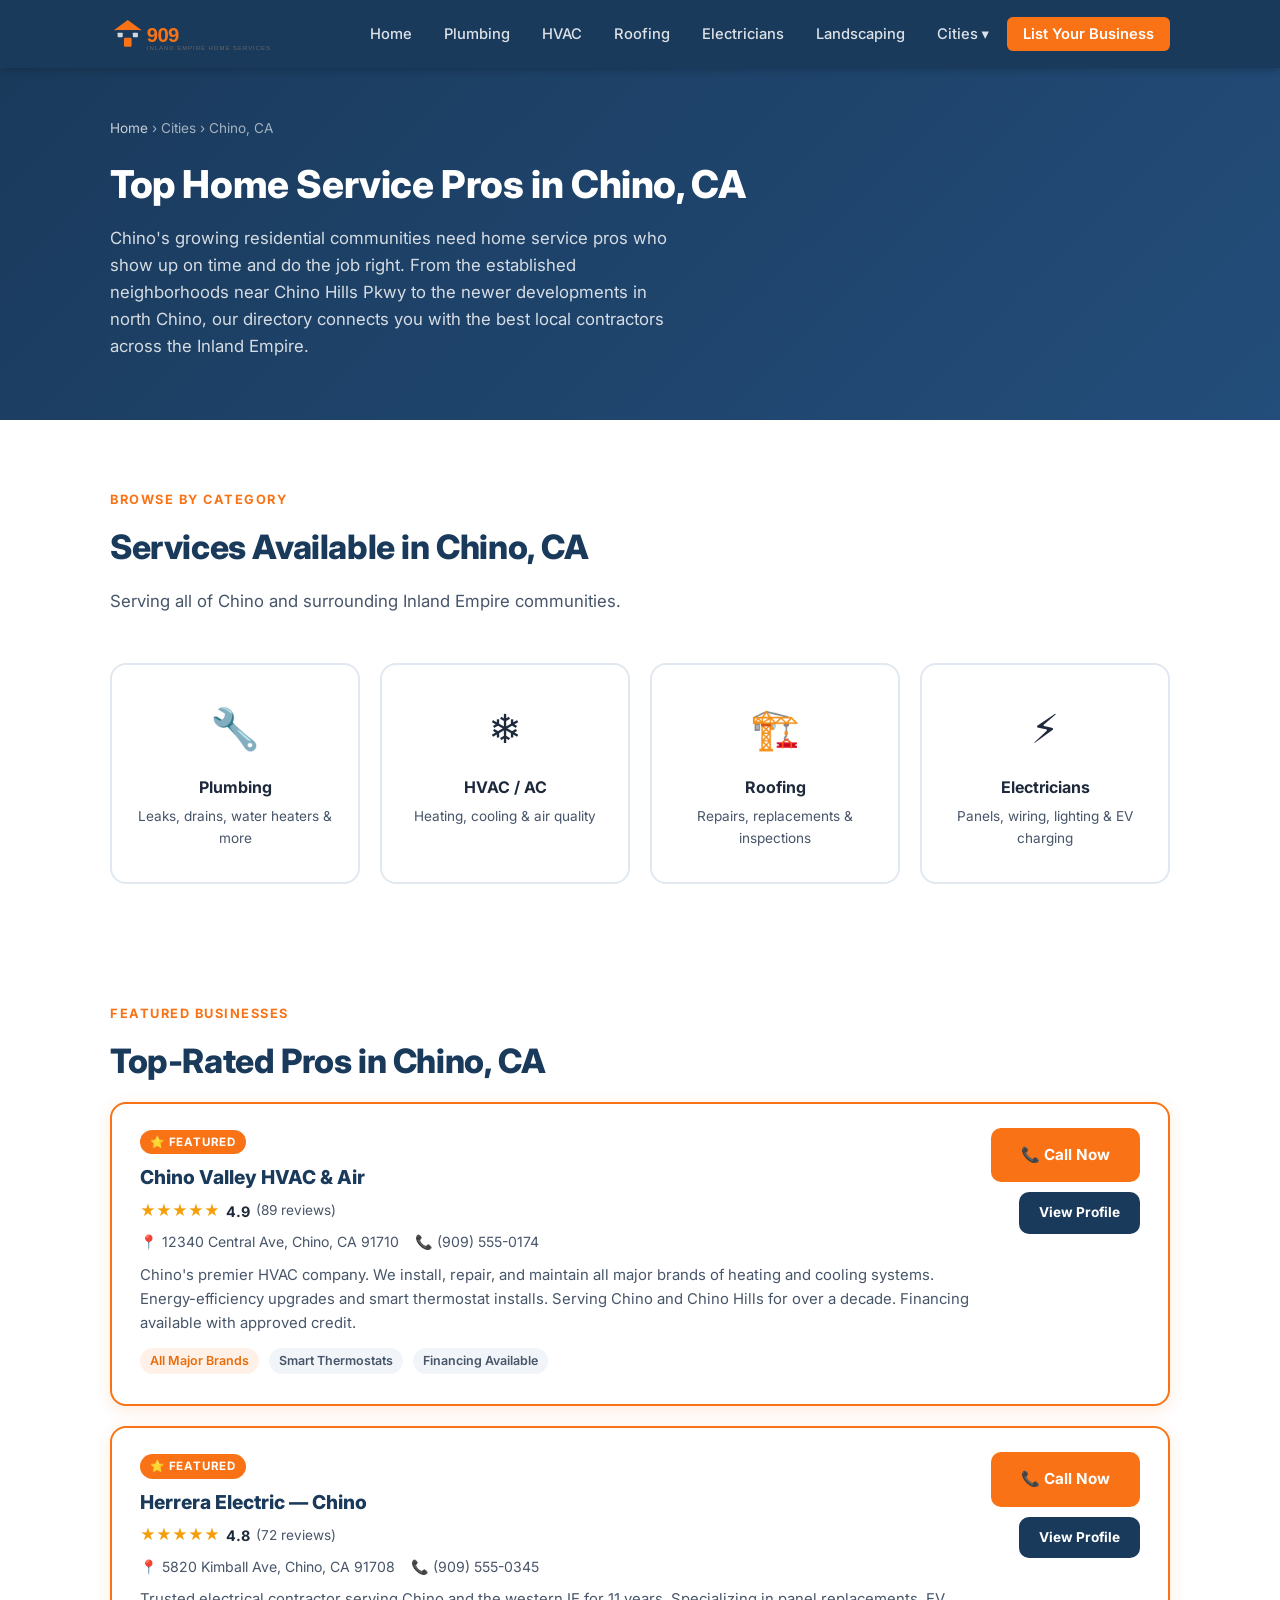
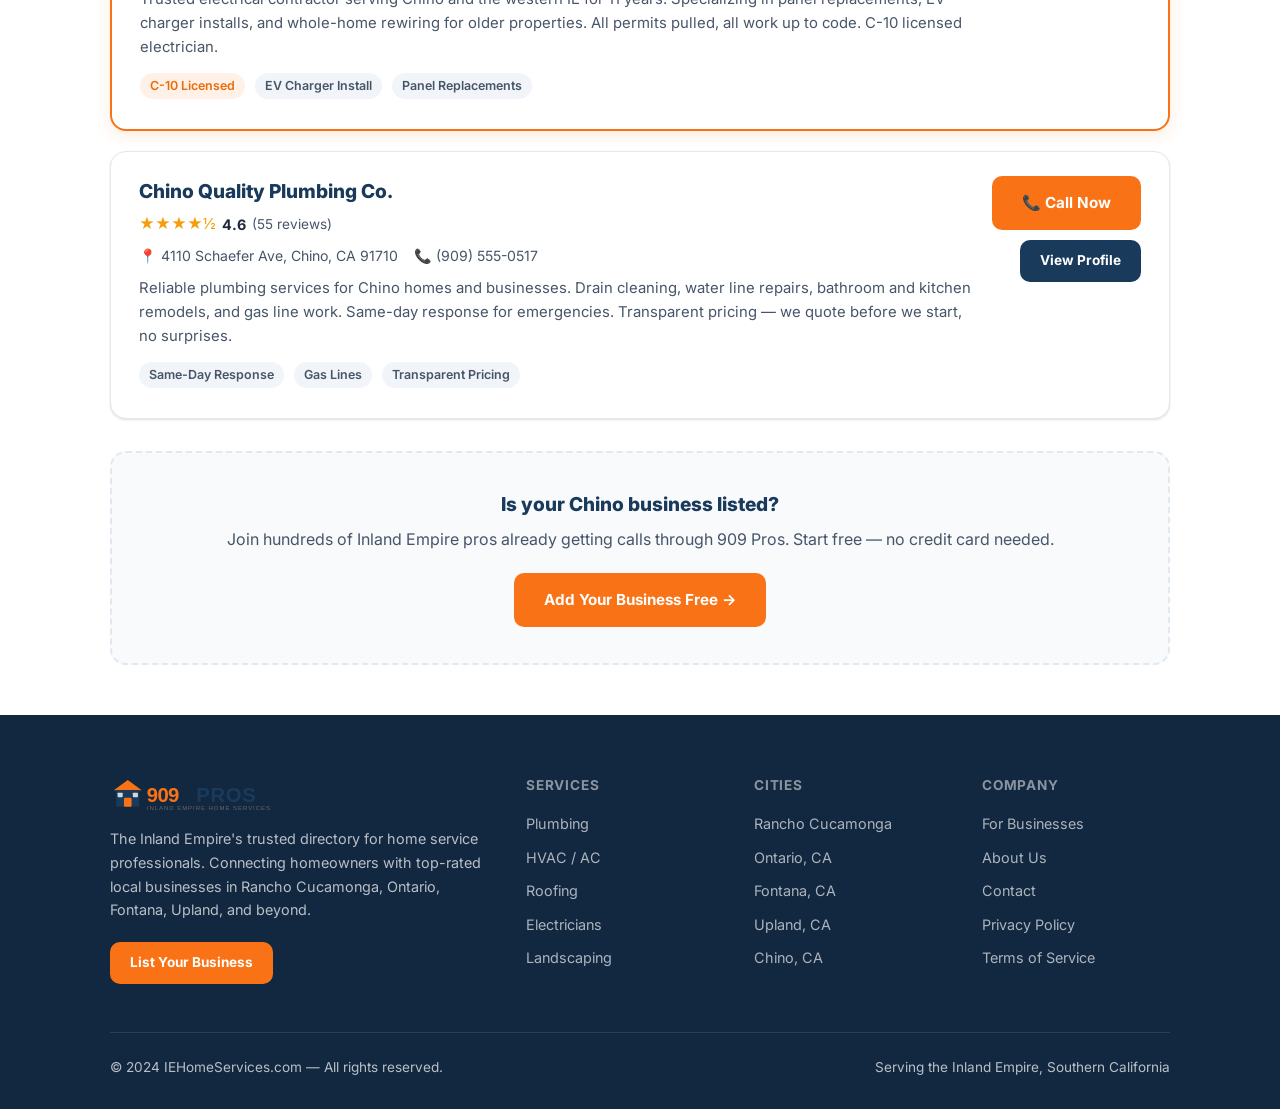
==== chino-ca.html @ e0ebb88a "Major upgrade: city pages, schema, robots.txt, form, better hero" ====
<!DOCTYPE html>
<html lang="en">
<head>
  <meta charset="UTF-8" />
  <meta name="viewport" content="width=device-width, initial-scale=1.0" />
  <title>Home Services in Chino, CA | Top Rated Local Pros | 909 Pros</title>
  <meta name="description" content="Find top-rated home service professionals in Chino, CA. Connect with trusted plumbers, HVAC technicians, roofers, and electricians serving Chino and the Inland Empire." />
  <link rel="stylesheet" href="style.css" />
  <link rel="icon" type="image/svg+xml" href="favicon.svg">
</head>
<body>

<header class="site-header">
  <div class="container">
    <nav class="nav-inner">
      <a href="index.html" class="nav-logo"><img src="logo.svg" alt="909PROS" style="height:38px;vertical-align:middle;"></a>
      <input type="checkbox" id="nav-toggle" class="nav-toggle" style="display:none;" />
      <label for="nav-toggle">
        <div class="hamburger"><span></span><span></span><span></span></div>
      </label>
      <ul class="nav-links">
        <li><a href="index.html">Home</a></li>
        <li><a href="plumbing.html">Plumbing</a></li>
        <li><a href="hvac.html">HVAC</a></li>
        <li><a href="roofing.html">Roofing</a></li>
        <li><a href="electricians.html">Electricians</a></li>
        <li><a href="landscaping.html">Landscaping</a></li>
        <li class="nav-dropdown">
          <a href="#" class="nav-dropdown-toggle">Cities ▾</a>
          <ul class="nav-dropdown-menu">
            <li><a href="ontario-ca.html">Ontario, CA</a></li>
            <li><a href="fontana-ca.html">Fontana, CA</a></li>
            <li><a href="upland-ca.html">Upland, CA</a></li>
            <li><a href="chino-ca.html">Chino, CA</a></li>
          </ul>
        </li>
        <li><a href="list-your-business.html" class="btn-nav">List Your Business</a></li>
      </ul>
    </nav>
  </div>
</header>

<!-- HERO -->
<section class="page-hero">
  <div class="container">
    <div class="breadcrumb"><a href="index.html">Home</a> › Cities › Chino, CA</div>
    <h1>Top Home Service Pros in Chino, CA</h1>
    <p>Chino's growing residential communities need home service pros who show up on time and do the job right. From the established neighborhoods near Chino Hills Pkwy to the newer developments in north Chino, our directory connects you with the best local contractors across the Inland Empire.</p>
  </div>
</section>

<!-- CATEGORIES -->
<section class="section">
  <div class="container">
    <div class="section-label">Browse by Category</div>
    <h2 class="section-title">Services Available in Chino, CA</h2>
    <p class="section-sub">Serving all of Chino and surrounding Inland Empire communities.</p>
    <div class="categories-grid">
      <a href="plumbing.html" class="category-card">
        <span class="icon">🔧</span>
        <h3>Plumbing</h3>
        <p>Leaks, drains, water heaters &amp; more</p>
      </a>
      <a href="hvac.html" class="category-card">
        <span class="icon">❄️</span>
        <h3>HVAC / AC</h3>
        <p>Heating, cooling &amp; air quality</p>
      </a>
      <a href="roofing.html" class="category-card">
        <span class="icon">🏗️</span>
        <h3>Roofing</h3>
        <p>Repairs, replacements &amp; inspections</p>
      </a>
      <a href="electricians.html" class="category-card">
        <span class="icon">⚡</span>
        <h3>Electricians</h3>
        <p>Panels, wiring, lighting &amp; EV charging</p>
      </a>
    </div>
  </div>
</section>

<!-- FEATURED LISTINGS -->
<section class="listings-section">
  <div class="container">
    <div class="section-label">Featured Businesses</div>
    <h2 class="section-title">Top-Rated Pros in Chino, CA</h2>
    <div class="listings-grid">

      <!-- Listing 1 -->
      <div class="listing-card featured-listing">
        <div class="listing-body">
          <div class="listing-featured-badge">⭐ Featured</div>
          <div class="listing-name">Chino Valley HVAC &amp; Air</div>
          <div class="listing-rating">
            <span class="stars">★★★★★</span>
            <span class="rating-num">4.9</span>
            <span class="review-count">(89 reviews)</span>
          </div>
          <div class="listing-meta">
            <span>📍 12340 Central Ave, Chino, CA 91710</span>
            <span>📞 (909) 555-0174</span>
          </div>
          <p class="listing-desc">Chino's premier HVAC company. We install, repair, and maintain all major brands of heating and cooling systems. Energy-efficiency upgrades and smart thermostat installs. Serving Chino and Chino Hills for over a decade. Financing available with approved credit.</p>
          <div style="margin-top:12px;">
            <span class="tag tag-orange">All Major Brands</span>
            <span class="tag">Smart Thermostats</span>
            <span class="tag">Financing Available</span>
          </div>
        </div>
        <div class="listing-actions">
          <a href="tel:9095550174" class="btn btn-primary">📞 Call Now</a>
          <a href="#" class="btn btn-navy btn-sm">View Profile</a>
        </div>
      </div>

      <!-- Listing 2 -->
      <div class="listing-card featured-listing">
        <div class="listing-body">
          <div class="listing-featured-badge">⭐ Featured</div>
          <div class="listing-name">Herrera Electric — Chino</div>
          <div class="listing-rating">
            <span class="stars">★★★★★</span>
            <span class="rating-num">4.8</span>
            <span class="review-count">(72 reviews)</span>
          </div>
          <div class="listing-meta">
            <span>📍 5820 Kimball Ave, Chino, CA 91708</span>
            <span>📞 (909) 555-0345</span>
          </div>
          <p class="listing-desc">Trusted electrical contractor serving Chino and the western IE for 11 years. Specializing in panel replacements, EV charger installs, and whole-home rewiring for older properties. All permits pulled, all work up to code. C-10 licensed electrician.</p>
          <div style="margin-top:12px;">
            <span class="tag tag-orange">C-10 Licensed</span>
            <span class="tag">EV Charger Install</span>
            <span class="tag">Panel Replacements</span>
          </div>
        </div>
        <div class="listing-actions">
          <a href="tel:9095550345" class="btn btn-primary">📞 Call Now</a>
          <a href="#" class="btn btn-navy btn-sm">View Profile</a>
        </div>
      </div>

      <!-- Listing 3 -->
      <div class="listing-card">
        <div class="listing-body">
          <div class="listing-name">Chino Quality Plumbing Co.</div>
          <div class="listing-rating">
            <span class="stars">★★★★½</span>
            <span class="rating-num">4.6</span>
            <span class="review-count">(55 reviews)</span>
          </div>
          <div class="listing-meta">
            <span>📍 4110 Schaefer Ave, Chino, CA 91710</span>
            <span>📞 (909) 555-0517</span>
          </div>
          <p class="listing-desc">Reliable plumbing services for Chino homes and businesses. Drain cleaning, water line repairs, bathroom and kitchen remodels, and gas line work. Same-day response for emergencies. Transparent pricing — we quote before we start, no surprises.</p>
          <div style="margin-top:12px;">
            <span class="tag">Same-Day Response</span>
            <span class="tag">Gas Lines</span>
            <span class="tag">Transparent Pricing</span>
          </div>
        </div>
        <div class="listing-actions">
          <a href="tel:9095550517" class="btn btn-primary">📞 Call Now</a>
          <a href="#" class="btn btn-navy btn-sm">View Profile</a>
        </div>
      </div>

    </div><!-- /listings-grid -->

    <!-- CTA Banner -->
    <div class="cta-banner">
      <h3>Is your Chino business listed?</h3>
      <p>Join hundreds of Inland Empire pros already getting calls through 909 Pros. Start free — no credit card needed.</p>
      <a href="list-your-business.html" class="btn btn-primary">Add Your Business Free →</a>
    </div>

  </div>
</section>

<!-- FOOTER -->
<footer class="site-footer">
  <div class="container">
    <div class="footer-grid">
      <div>
        <div class="footer-logo"><img src="logo.svg" alt="909PROS" style="height:38px;vertical-align:middle;"></div>
        <p class="footer-desc">The Inland Empire's trusted directory for home service professionals. Connecting homeowners with top-rated local businesses in Rancho Cucamonga, Ontario, Fontana, Upland, and beyond.</p>
        <a href="list-your-business.html" class="btn btn-primary btn-sm">List Your Business</a>
      </div>
      <div class="footer-col">
        <h4>Services</h4>
        <ul>
          <li><a href="plumbing.html">Plumbing</a></li>
          <li><a href="hvac.html">HVAC / AC</a></li>
          <li><a href="roofing.html">Roofing</a></li>
          <li><a href="electricians.html">Electricians</a></li>
          <li><a href="landscaping.html">Landscaping</a></li>
        </ul>
      </div>
      <div class="footer-col">
        <h4>Cities</h4>
        <ul>
          <li><a href="#">Rancho Cucamonga</a></li>
          <li><a href="ontario-ca.html">Ontario, CA</a></li>
          <li><a href="fontana-ca.html">Fontana, CA</a></li>
          <li><a href="upland-ca.html">Upland, CA</a></li>
          <li><a href="chino-ca.html">Chino, CA</a></li>
        </ul>
      </div>
      <div class="footer-col">
        <h4>Company</h4>
        <ul>
          <li><a href="list-your-business.html">For Businesses</a></li>
          <li><a href="#">About Us</a></li>
          <li><a href="#">Contact</a></li>
          <li><a href="#">Privacy Policy</a></li>
          <li><a href="#">Terms of Service</a></li>
        </ul>
      </div>
    </div>
    <div class="footer-bottom">
      <span>© 2024 IEHomeServices.com — All rights reserved.</span>
      <span>Serving the Inland Empire, Southern California</span>
    </div>
  </div>
</footer>

</body>
</html>
---- style.css ----
/* IE Home Services - Main Stylesheet */
@import url('https://fonts.googleapis.com/css2?family=Inter:wght@300;400;500;600;700;800&display=swap');

/* ============================================================
   RESET & BASE
   ============================================================ */
*, *::before, *::after { box-sizing: border-box; margin: 0; padding: 0; }

:root {
  --navy:   #1a3a5c;
  --navy-dark: #122840;
  --navy-light: #234d7a;
  --orange: #f97316;
  --orange-dark: #ea6c0a;
  --white:  #ffffff;
  --gray-50:  #f8fafc;
  --gray-100: #f1f5f9;
  --gray-200: #e2e8f0;
  --gray-400: #94a3b8;
  --gray-600: #475569;
  --gray-800: #1e293b;
  --shadow-sm: 0 1px 3px rgba(0,0,0,.08), 0 1px 2px rgba(0,0,0,.06);
  --shadow:    0 4px 12px rgba(0,0,0,.10);
  --shadow-lg: 0 10px 30px rgba(0,0,0,.12);
  --radius: 10px;
  --radius-lg: 16px;
}

html { scroll-behavior: smooth; }

body {
  font-family: 'Inter', system-ui, -apple-system, sans-serif;
  font-size: 16px;
  line-height: 1.6;
  color: var(--gray-800);
  background: var(--white);
}

a { color: var(--navy); text-decoration: none; }
a:hover { color: var(--orange); }

img { max-width: 100%; display: block; }

.container {
  max-width: 1100px;
  margin: 0 auto;
  padding: 0 20px;
}

/* ============================================================
   HEADER & NAV
   ============================================================ */
.site-header {
  background: var(--navy);
  position: sticky;
  top: 0;
  z-index: 100;
  box-shadow: 0 2px 8px rgba(0,0,0,.2);
}

.nav-inner {
  display: flex;
  align-items: center;
  justify-content: space-between;
  height: 68px;
}

.nav-logo {
  font-size: 1.25rem;
  font-weight: 800;
  color: var(--white);
  letter-spacing: -.3px;
}
.nav-logo:hover { color: var(--orange); }

.nav-links {
  display: flex;
  align-items: center;
  gap: 4px;
  list-style: none;
}

.nav-links a {
  color: rgba(255,255,255,.85);
  padding: 8px 14px;
  border-radius: 6px;
  font-size: .92rem;
  font-weight: 500;
  transition: color .2s, background .2s;
}
.nav-links a:hover { color: var(--white); background: rgba(255,255,255,.1); }
.nav-links a.active { color: var(--white); }

.nav-links .btn-nav {
  background: var(--orange);
  color: var(--white) !important;
  border-radius: 6px;
  padding: 8px 16px;
  font-weight: 600;
  transition: background .2s;
}
.nav-links .btn-nav:hover { background: var(--orange-dark); }

/* Cities dropdown */
.nav-dropdown { position: relative; }
.nav-dropdown-toggle { cursor: pointer; }
.nav-dropdown-menu {
  display: none;
  position: absolute;
  top: calc(100% + 4px);
  left: 0;
  background: var(--navy-dark);
  border-radius: var(--radius);
  min-width: 160px;
  box-shadow: var(--shadow-lg);
  z-index: 200;
  list-style: none;
  padding: 6px 0;
}
.nav-dropdown-menu li a {
  display: block;
  padding: 8px 16px;
  color: rgba(255,255,255,.85);
  font-size: .9rem;
  border-radius: 0;
  white-space: nowrap;
}
.nav-dropdown-menu li a:hover { background: rgba(255,255,255,.1); color: var(--white); }
.nav-dropdown:hover .nav-dropdown-menu { display: block; }

/* Hamburger (CSS only) */
.nav-toggle { display: none; }
.hamburger {
  display: none;
  flex-direction: column;
  gap: 5px;
  cursor: pointer;
  padding: 8px;
}
.hamburger span {
  display: block;
  width: 24px;
  height: 2px;
  background: var(--white);
  border-radius: 2px;
  transition: transform .3s, opacity .3s;
}

@media (max-width: 768px) {
  .hamburger { display: flex; }
  .nav-links {
    position: absolute;
    top: 68px;
    left: 0;
    right: 0;
    background: var(--navy-dark);
    flex-direction: column;
    align-items: stretch;
    gap: 0;
    max-height: 0;
    overflow: hidden;
    transition: max-height .35s ease;
  }
  .nav-toggle:checked ~ .nav-links {
    max-height: 500px;
  }
  .nav-links a {
    padding: 14px 24px;
    border-radius: 0;
    border-bottom: 1px solid rgba(255,255,255,.08);
  }
  .nav-links .btn-nav {
    margin: 12px 24px;
    border-radius: 6px;
    text-align: center;
  }
  .nav-toggle:checked ~ label .hamburger span:nth-child(1) {
    transform: translateY(7px) rotate(45deg);
  }
  .nav-toggle:checked ~ label .hamburger span:nth-child(2) {
    opacity: 0;
  }
  .nav-toggle:checked ~ label .hamburger span:nth-child(3) {
    transform: translateY(-7px) rotate(-45deg);
  }
}

/* ============================================================
   HERO
   ============================================================ */
.hero {
  background: linear-gradient(135deg, var(--navy) 0%, var(--navy-light) 100%);
  color: var(--white);
  padding: 80px 20px 90px;
  text-align: center;
}

.hero h1 {
  font-size: clamp(1.9rem, 4vw, 3rem);
  font-weight: 800;
  line-height: 1.2;
  margin-bottom: 16px;
  letter-spacing: -.5px;
}

.hero p {
  font-size: 1.15rem;
  opacity: .85;
  margin-bottom: 36px;
  max-width: 560px;
  margin-left: auto;
  margin-right: auto;
}

.search-bar {
  display: flex;
  max-width: 580px;
  margin: 0 auto;
  border-radius: var(--radius);
  overflow: hidden;
  box-shadow: 0 8px 32px rgba(0,0,0,.25);
}

.search-bar input {
  flex: 1;
  padding: 16px 20px;
  font-size: 1rem;
  border: none;
  outline: none;
  font-family: inherit;
}

.search-bar button {
  background: var(--orange);
  color: var(--white);
  border: none;
  padding: 16px 28px;
  font-size: 1rem;
  font-weight: 700;
  cursor: pointer;
  font-family: inherit;
  transition: background .2s;
  white-space: nowrap;
}
.search-bar button:hover { background: var(--orange-dark); }

/* ============================================================
   SECTIONS (shared)
   ============================================================ */
.section { padding: 70px 0; }
.section-alt { background: var(--gray-50); }

.section-label {
  font-size: .8rem;
  font-weight: 700;
  letter-spacing: 1.5px;
  text-transform: uppercase;
  color: var(--orange);
  margin-bottom: 10px;
}

.section-title {
  font-size: clamp(1.5rem, 3vw, 2.1rem);
  font-weight: 800;
  color: var(--navy);
  letter-spacing: -.4px;
  margin-bottom: 14px;
}

.section-sub {
  font-size: 1.05rem;
  color: var(--gray-600);
  max-width: 580px;
  margin-bottom: 48px;
}

/* ============================================================
   CATEGORY CARDS
   ============================================================ */
.categories-grid {
  display: grid;
  grid-template-columns: repeat(auto-fit, minmax(180px, 1fr));
  gap: 20px;
  margin-top: 8px;
}

.category-card {
  background: var(--white);
  border: 2px solid var(--gray-200);
  border-radius: var(--radius-lg);
  padding: 32px 20px;
  text-align: center;
  transition: border-color .25s, box-shadow .25s, transform .25s;
  display: block;
  color: var(--gray-800);
}

.category-card:hover {
  border-color: var(--orange);
  box-shadow: var(--shadow-lg);
  transform: translateY(-4px);
  color: var(--navy);
}

.category-card .icon {
  font-size: 2.5rem;
  margin-bottom: 14px;
  display: block;
}

.category-card h3 {
  font-size: 1rem;
  font-weight: 700;
  margin-bottom: 6px;
}

.category-card p {
  font-size: .85rem;
  color: var(--gray-600);
}

/* ============================================================
   HOW IT WORKS
   ============================================================ */
.steps-grid {
  display: grid;
  grid-template-columns: repeat(auto-fit, minmax(240px, 1fr));
  gap: 32px;
  margin-top: 8px;
}

.step {
  text-align: center;
  padding: 24px;
}

.step-num {
  width: 56px;
  height: 56px;
  background: var(--orange);
  color: var(--white);
  border-radius: 50%;
  display: flex;
  align-items: center;
  justify-content: center;
  font-size: 1.4rem;
  font-weight: 800;
  margin: 0 auto 18px;
}

.step h3 {
  font-size: 1.1rem;
  font-weight: 700;
  color: var(--navy);
  margin-bottom: 8px;
}

.step p {
  font-size: .95rem;
  color: var(--gray-600);
}

/* ============================================================
   PRICING
   ============================================================ */
.pricing-grid {
  display: grid;
  grid-template-columns: repeat(auto-fit, minmax(260px, 1fr));
  gap: 24px;
  align-items: start;
}

.pricing-card {
  border: 2px solid var(--gray-200);
  border-radius: var(--radius-lg);
  padding: 36px 28px;
  background: var(--white);
  position: relative;
}

.pricing-card.featured {
  border-color: var(--orange);
  box-shadow: var(--shadow-lg);
}

.pricing-badge {
  position: absolute;
  top: -14px;
  left: 50%;
  transform: translateX(-50%);
  background: var(--orange);
  color: var(--white);
  font-size: .75rem;
  font-weight: 700;
  letter-spacing: .5px;
  padding: 4px 16px;
  border-radius: 20px;
  white-space: nowrap;
}

.pricing-tier {
  font-size: .8rem;
  font-weight: 700;
  letter-spacing: 1.2px;
  text-transform: uppercase;
  color: var(--gray-600);
  margin-bottom: 8px;
}

.pricing-price {
  font-size: 2.4rem;
  font-weight: 800;
  color: var(--navy);
  line-height: 1;
  margin-bottom: 4px;
}

.pricing-price span {
  font-size: 1rem;
  font-weight: 500;
  color: var(--gray-600);
}

.pricing-desc {
  font-size: .9rem;
  color: var(--gray-600);
  margin-bottom: 24px;
  margin-top: 8px;
}

.pricing-features {
  list-style: none;
  margin-bottom: 28px;
}

.pricing-features li {
  font-size: .92rem;
  padding: 6px 0;
  color: var(--gray-700);
  display: flex;
  align-items: flex-start;
  gap: 10px;
}

.pricing-features li::before {
  content: "✓";
  color: var(--orange);
  font-weight: 700;
  flex-shrink: 0;
  margin-top: 1px;
}

/* ============================================================
   FOR BUSINESS SECTION
   ============================================================ */
.biz-section {
  background: var(--navy);
  color: var(--white);
  padding: 70px 0;
}

.biz-inner {
  display: grid;
  grid-template-columns: 1fr 1fr;
  gap: 60px;
  align-items: center;
}

.biz-content .section-title { color: var(--white); }
.biz-content .section-sub { color: rgba(255,255,255,.75); }

.biz-features {
  list-style: none;
  margin-bottom: 32px;
}

.biz-features li {
  display: flex;
  align-items: flex-start;
  gap: 12px;
  margin-bottom: 14px;
  font-size: .95rem;
  color: rgba(255,255,255,.85);
}

.biz-features li span.check {
  color: var(--orange);
  font-weight: 700;
  font-size: 1.1rem;
  flex-shrink: 0;
}

.biz-stats {
  display: grid;
  grid-template-columns: 1fr 1fr;
  gap: 20px;
}

.stat-box {
  background: rgba(255,255,255,.08);
  border-radius: var(--radius);
  padding: 24px;
  text-align: center;
}

.stat-box .stat-num {
  font-size: 2rem;
  font-weight: 800;
  color: var(--orange);
}

.stat-box .stat-label {
  font-size: .85rem;
  color: rgba(255,255,255,.7);
  margin-top: 4px;
}

@media (max-width: 768px) {
  .biz-inner { grid-template-columns: 1fr; gap: 40px; }
}

/* ============================================================
   TESTIMONIALS
   ============================================================ */
.testimonials-grid {
  display: grid;
  grid-template-columns: repeat(auto-fit, minmax(280px, 1fr));
  gap: 24px;
}

.testimonial-card {
  background: var(--white);
  border: 1px solid var(--gray-200);
  border-radius: var(--radius-lg);
  padding: 28px;
  box-shadow: var(--shadow-sm);
}

.testimonial-stars {
  color: var(--orange);
  font-size: 1.1rem;
  margin-bottom: 14px;
}

.testimonial-text {
  font-size: .95rem;
  color: var(--gray-600);
  line-height: 1.65;
  margin-bottom: 20px;
  font-style: italic;
}

.testimonial-author {
  display: flex;
  align-items: center;
  gap: 12px;
}

.author-avatar {
  width: 44px;
  height: 44px;
  border-radius: 50%;
  background: var(--navy);
  color: var(--white);
  display: flex;
  align-items: center;
  justify-content: center;
  font-weight: 700;
  font-size: 1rem;
  flex-shrink: 0;
}

.author-name {
  font-weight: 700;
  font-size: .95rem;
  color: var(--navy);
}

.author-biz {
  font-size: .82rem;
  color: var(--gray-600);
}

/* ============================================================
   BUTTONS
   ============================================================ */
.btn {
  display: inline-block;
  padding: 13px 28px;
  border-radius: var(--radius);
  font-weight: 700;
  font-size: .95rem;
  cursor: pointer;
  transition: all .2s;
  border: 2px solid transparent;
  font-family: inherit;
  text-align: center;
}

.btn-primary {
  background: var(--orange);
  color: var(--white);
  border-color: var(--orange);
}
.btn-primary:hover {
  background: var(--orange-dark);
  border-color: var(--orange-dark);
  color: var(--white);
  transform: translateY(-1px);
  box-shadow: 0 4px 12px rgba(249,115,22,.35);
}

.btn-outline {
  background: transparent;
  color: var(--white);
  border-color: rgba(255,255,255,.5);
}
.btn-outline:hover {
  background: rgba(255,255,255,.1);
  border-color: var(--white);
  color: var(--white);
}

.btn-navy {
  background: var(--navy);
  color: var(--white);
  border-color: var(--navy);
}
.btn-navy:hover {
  background: var(--navy-dark);
  border-color: var(--navy-dark);
  color: var(--white);
}

.btn-sm {
  padding: 8px 18px;
  font-size: .85rem;
}

/* ============================================================
   DIRECTORY PAGE
   ============================================================ */
.page-hero {
  background: linear-gradient(135deg, var(--navy) 0%, var(--navy-light) 100%);
  padding: 50px 20px 60px;
  color: var(--white);
}

.page-hero h1 {
  font-size: clamp(1.6rem, 3.5vw, 2.4rem);
  font-weight: 800;
  letter-spacing: -.4px;
  margin-bottom: 10px;
}

.page-hero p {
  font-size: 1.05rem;
  opacity: .82;
  max-width: 560px;
}

.breadcrumb {
  font-size: .85rem;
  color: rgba(255,255,255,.6);
  margin-bottom: 14px;
}
.breadcrumb a { color: rgba(255,255,255,.75); }
.breadcrumb a:hover { color: var(--white); }

.listings-section { padding: 50px 0; }

.listings-grid {
  display: flex;
  flex-direction: column;
  gap: 20px;
}

/* ============================================================
   LISTING CARD
   ============================================================ */
.listing-card {
  background: var(--white);
  border: 1px solid var(--gray-200);
  border-radius: var(--radius-lg);
  padding: 24px 28px;
  display: grid;
  grid-template-columns: 1fr auto;
  gap: 20px;
  box-shadow: var(--shadow-sm);
  transition: box-shadow .25s, border-color .25s;
}
.listing-card:hover {
  box-shadow: var(--shadow);
  border-color: var(--gray-400);
}

.listing-card.featured-listing {
  border-color: var(--orange);
  border-width: 2px;
  box-shadow: 0 4px 16px rgba(249,115,22,.15);
}

.listing-featured-badge {
  display: inline-block;
  background: var(--orange);
  color: var(--white);
  font-size: .72rem;
  font-weight: 700;
  letter-spacing: .8px;
  padding: 3px 10px;
  border-radius: 20px;
  margin-bottom: 8px;
  text-transform: uppercase;
}

.listing-name {
  font-size: 1.2rem;
  font-weight: 800;
  color: var(--navy);
  margin-bottom: 6px;
}

.listing-rating {
  display: flex;
  align-items: center;
  gap: 6px;
  margin-bottom: 8px;
}

.stars {
  color: #f59e0b;
  font-size: .95rem;
}

.rating-num {
  font-weight: 700;
  font-size: .9rem;
  color: var(--gray-800);
}

.review-count {
  font-size: .85rem;
  color: var(--gray-600);
}

.listing-meta {
  font-size: .88rem;
  color: var(--gray-600);
  margin-bottom: 10px;
  display: flex;
  flex-wrap: wrap;
  gap: 16px;
}

.listing-meta span {
  display: flex;
  align-items: center;
  gap: 5px;
}

.listing-desc {
  font-size: .93rem;
  color: var(--gray-600);
  line-height: 1.6;
}

.listing-actions {
  display: flex;
  flex-direction: column;
  gap: 10px;
  align-items: flex-end;
  justify-content: flex-start;
  flex-shrink: 0;
}

@media (max-width: 640px) {
  .listing-card {
    grid-template-columns: 1fr;
  }
  .listing-actions {
    flex-direction: row;
    align-items: center;
    flex-wrap: wrap;
  }
}

/* ============================================================
   CTA BANNER
   ============================================================ */
.cta-banner {
  background: var(--gray-50);
  border: 2px dashed var(--gray-200);
  border-radius: var(--radius-lg);
  padding: 36px 28px;
  text-align: center;
  margin-top: 32px;
}

.cta-banner h3 {
  font-size: 1.2rem;
  font-weight: 800;
  color: var(--navy);
  margin-bottom: 8px;
}

.cta-banner p {
  color: var(--gray-600);
  margin-bottom: 20px;
}

/* ============================================================
   LIST YOUR BUSINESS PAGE
   ============================================================ */
.form-section { padding: 60px 0; }

.form-layout {
  display: grid;
  grid-template-columns: 1fr 1fr;
  gap: 60px;
  align-items: start;
}

@media (max-width: 768px) {
  .form-layout { grid-template-columns: 1fr; gap: 40px; }
}

.form-card {
  background: var(--white);
  border: 1px solid var(--gray-200);
  border-radius: var(--radius-lg);
  padding: 36px;
  box-shadow: var(--shadow);
}

.form-card h2 {
  font-size: 1.4rem;
  font-weight: 800;
  color: var(--navy);
  margin-bottom: 24px;
}

.form-group {
  margin-bottom: 18px;
}

.form-group label {
  display: block;
  font-size: .88rem;
  font-weight: 600;
  color: var(--gray-800);
  margin-bottom: 6px;
}

.form-group input,
.form-group select,
.form-group textarea {
  width: 100%;
  padding: 12px 14px;
  border: 1.5px solid var(--gray-200);
  border-radius: var(--radius);
  font-size: .95rem;
  font-family: inherit;
  color: var(--gray-800);
  transition: border-color .2s, box-shadow .2s;
  background: var(--white);
}

.form-group input:focus,
.form-group select:focus,
.form-group textarea:focus {
  outline: none;
  border-color: var(--navy);
  box-shadow: 0 0 0 3px rgba(26,58,92,.1);
}

.form-group textarea {
  resize: vertical;
  min-height: 100px;
}

.form-row {
  display: grid;
  grid-template-columns: 1fr 1fr;
  gap: 14px;
}

@media (max-width: 480px) {
  .form-row { grid-template-columns: 1fr; }
}

.form-submit-btn {
  width: 100%;
  padding: 15px;
  font-size: 1rem;
}

/* ============================================================
   FOOTER
   ============================================================ */
.site-footer {
  background: var(--navy-dark);
  color: rgba(255,255,255,.7);
  padding: 60px 0 30px;
}

.footer-grid {
  display: grid;
  grid-template-columns: 2fr 1fr 1fr 1fr;
  gap: 40px;
  margin-bottom: 48px;
}

@media (max-width: 768px) {
  .footer-grid { grid-template-columns: 1fr 1fr; }
}
@media (max-width: 480px) {
  .footer-grid { grid-template-columns: 1fr; }
}

.footer-logo {
  font-size: 1.2rem;
  font-weight: 800;
  color: var(--white);
  margin-bottom: 14px;
}

.footer-desc {
  font-size: .9rem;
  line-height: 1.65;
  margin-bottom: 20px;
}

.footer-col h4 {
  font-size: .85rem;
  font-weight: 700;
  letter-spacing: .8px;
  text-transform: uppercase;
  color: rgba(255,255,255,.5);
  margin-bottom: 14px;
}

.footer-col ul {
  list-style: none;
}

.footer-col ul li {
  margin-bottom: 8px;
}

.footer-col ul li a {
  color: rgba(255,255,255,.65);
  font-size: .9rem;
  transition: color .2s;
}
.footer-col ul li a:hover { color: var(--white); }

.footer-bottom {
  border-top: 1px solid rgba(255,255,255,.1);
  padding-top: 24px;
  display: flex;
  justify-content: space-between;
  align-items: center;
  flex-wrap: wrap;
  gap: 12px;
  font-size: .85rem;
}

.footer-bottom a { color: rgba(255,255,255,.5); }
.footer-bottom a:hover { color: var(--white); }

/* ============================================================
   UTILITY
   ============================================================ */
.text-center { text-align: center; }
.mt-4 { margin-top: 16px; }
.mt-6 { margin-top: 24px; }
.mb-0 { margin-bottom: 0; }
.tag {
  display: inline-block;
  background: var(--gray-100);
  color: var(--gray-600);
  font-size: .78rem;
  font-weight: 600;
  padding: 3px 10px;
  border-radius: 20px;
  margin-right: 6px;
  margin-bottom: 6px;
}
.tag-orange {
  background: rgba(249,115,22,.1);
  color: var(--orange-dark);
}
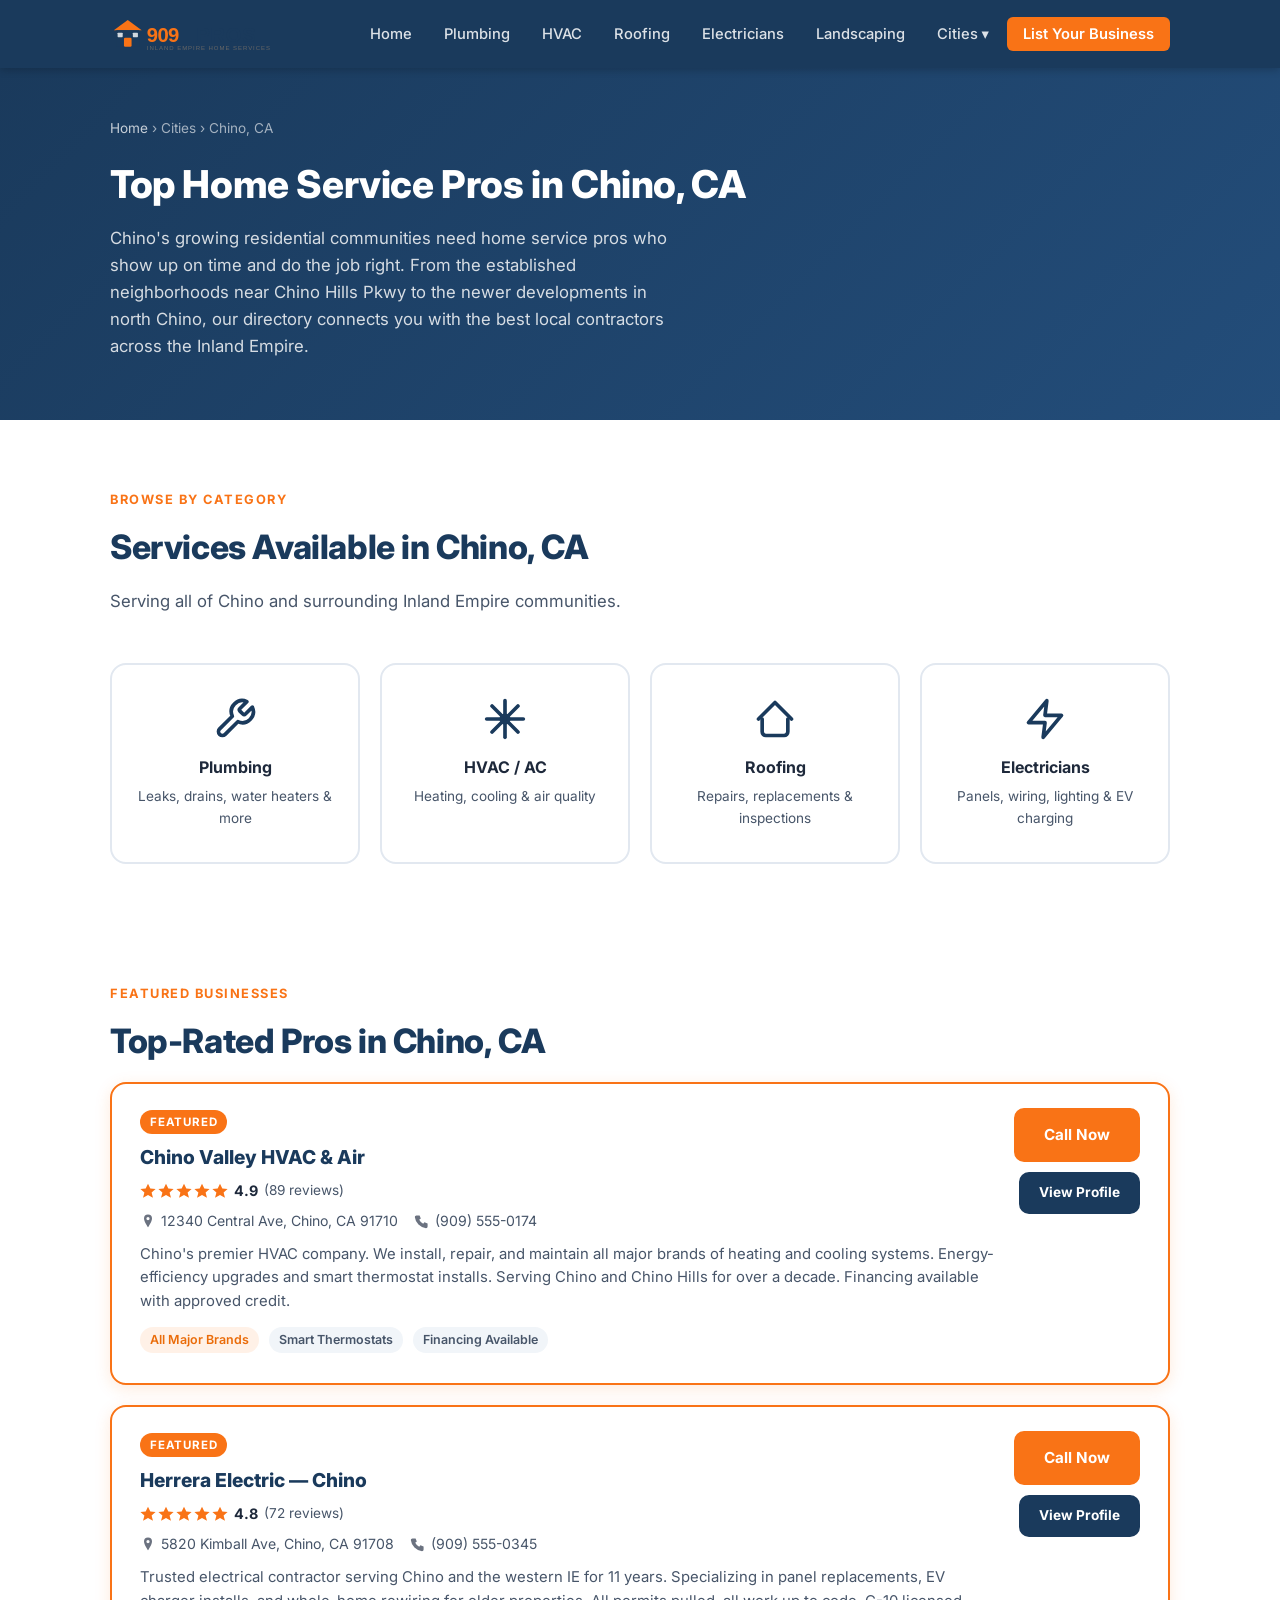
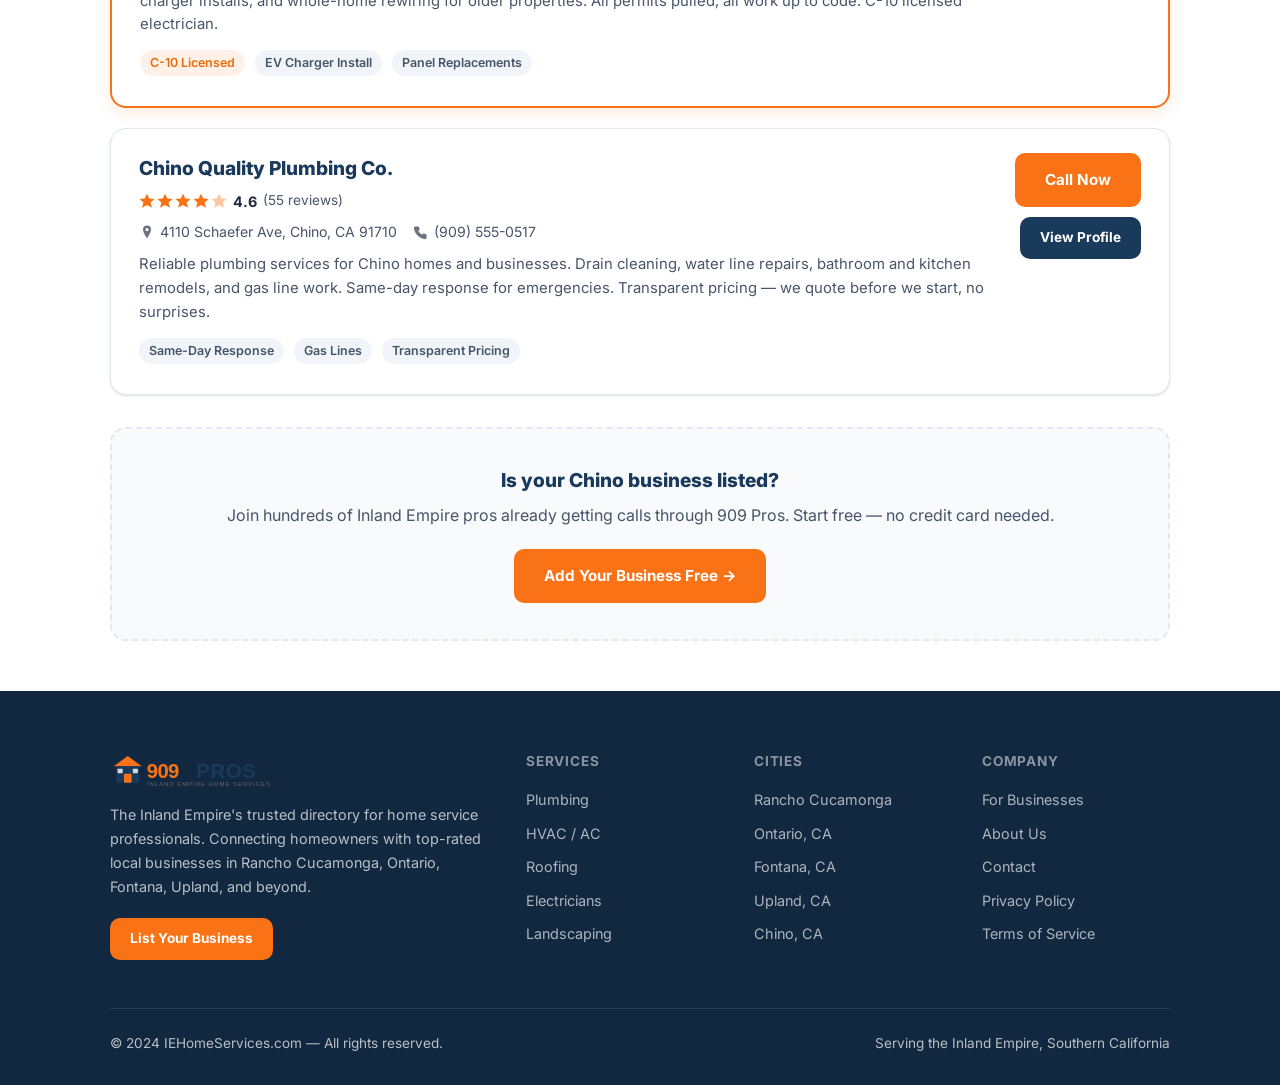
==== commit 3624d046: "Remove all emoji - replace with SVG icons throughout" ====
--- a/chino-ca.html
+++ b/chino-ca.html
@@ -57,22 +57,22 @@
     <p class="section-sub">Serving all of Chino and surrounding Inland Empire communities.</p>
     <div class="categories-grid">
       <a href="plumbing.html" class="category-card">
-        <span class="icon">🔧</span>
+        <span class="icon"><svg viewBox="0 0 24 24" width="28" height="28" fill="none" stroke="currentColor" stroke-width="2" stroke-linecap="round" stroke-linejoin="round"><path d="M14.7 6.3a1 1 0 0 0 0 1.4l1.6 1.6a1 1 0 0 0 1.4 0l3.77-3.77a6 6 0 0 1-7.94 7.94l-6.91 6.91a2.12 2.12 0 0 1-3-3l6.91-6.91a6 6 0 0 1 7.94-7.94l-3.76 3.76z"/></svg></span>
         <h3>Plumbing</h3>
         <p>Leaks, drains, water heaters &amp; more</p>
       </a>
       <a href="hvac.html" class="category-card">
-        <span class="icon">❄️</span>
+        <span class="icon"><svg viewBox="0 0 24 24" width="28" height="28" fill="none" stroke="currentColor" stroke-width="2" stroke-linecap="round" stroke-linejoin="round"><line x1="12" y1="2" x2="12" y2="22"/><line x1="2" y1="12" x2="22" y2="12"/><line x1="4.93" y1="4.93" x2="19.07" y2="19.07"/><line x1="19.07" y1="4.93" x2="4.93" y2="19.07"/><circle cx="12" cy="12" r="2"/></svg></span>
         <h3>HVAC / AC</h3>
         <p>Heating, cooling &amp; air quality</p>
       </a>
       <a href="roofing.html" class="category-card">
-        <span class="icon">🏗️</span>
+        <span class="icon"><svg viewBox="0 0 24 24" width="28" height="28" fill="none" stroke="currentColor" stroke-width="2" stroke-linecap="round" stroke-linejoin="round"><polyline points="3,12 12,3 21,12"/><path d="M5 12v7a2 2 0 0 0 2 2h10a2 2 0 0 0 2-2v-7"/></svg></span>
         <h3>Roofing</h3>
         <p>Repairs, replacements &amp; inspections</p>
       </a>
       <a href="electricians.html" class="category-card">
-        <span class="icon">⚡</span>
+        <span class="icon"><svg viewBox="0 0 24 24" width="28" height="28" fill="none" stroke="currentColor" stroke-width="2" stroke-linecap="round" stroke-linejoin="round"><polygon points="13,2 3,14 12,14 11,22 21,10 12,10"/></svg></span>
         <h3>Electricians</h3>
         <p>Panels, wiring, lighting &amp; EV charging</p>
       </a>
@@ -90,16 +90,16 @@
       <!-- Listing 1 -->
       <div class="listing-card featured-listing">
         <div class="listing-body">
-          <div class="listing-featured-badge">⭐ Featured</div>
+          <div class="listing-featured-badge">Featured</div>
           <div class="listing-name">Chino Valley HVAC &amp; Air</div>
           <div class="listing-rating">
-            <span class="stars">★★★★★</span>
+            <span class="stars"><svg class="star" viewBox="0 0 20 20" width="16" height="16"><polygon points="10,1 12.9,7 19.5,7.6 14.5,12 16.2,18.5 10,15 3.8,18.5 5.5,12 0.5,7.6 7.1,7" fill="#f97316"/></svg><svg class="star" viewBox="0 0 20 20" width="16" height="16"><polygon points="10,1 12.9,7 19.5,7.6 14.5,12 16.2,18.5 10,15 3.8,18.5 5.5,12 0.5,7.6 7.1,7" fill="#f97316"/></svg><svg class="star" viewBox="0 0 20 20" width="16" height="16"><polygon points="10,1 12.9,7 19.5,7.6 14.5,12 16.2,18.5 10,15 3.8,18.5 5.5,12 0.5,7.6 7.1,7" fill="#f97316"/></svg><svg class="star" viewBox="0 0 20 20" width="16" height="16"><polygon points="10,1 12.9,7 19.5,7.6 14.5,12 16.2,18.5 10,15 3.8,18.5 5.5,12 0.5,7.6 7.1,7" fill="#f97316"/></svg><svg class="star" viewBox="0 0 20 20" width="16" height="16"><polygon points="10,1 12.9,7 19.5,7.6 14.5,12 16.2,18.5 10,15 3.8,18.5 5.5,12 0.5,7.6 7.1,7" fill="#f97316"/></svg></span>
             <span class="rating-num">4.9</span>
             <span class="review-count">(89 reviews)</span>
           </div>
           <div class="listing-meta">
-            <span>📍 12340 Central Ave, Chino, CA 91710</span>
-            <span>📞 (909) 555-0174</span>
+            <span><svg viewBox="0 0 20 20" width="16" height="16" style="flex-shrink:0"><path d="M10 2a5 5 0 0 1 5 5c0 4-5 11-5 11S5 11 5 7a5 5 0 0 1 5-5zm0 3a2 2 0 1 0 0 4 2 2 0 0 0 0-4z" fill="#6b7280"/></svg>  12340 Central Ave, Chino, CA 91710</span>
+            <span><svg viewBox="0 0 20 20" width="16" height="16" style="flex-shrink:0"><path d="M3 3h4l1.5 4-2 1.5a11 11 0 0 0 5 5l1.5-2 4 1.5V17a2 2 0 0 1-2 2A16 16 0 0 1 1 5a2 2 0 0 1 2-2z" fill="#6b7280"/></svg>  (909) 555-0174</span>
           </div>
           <p class="listing-desc">Chino's premier HVAC company. We install, repair, and maintain all major brands of heating and cooling systems. Energy-efficiency upgrades and smart thermostat installs. Serving Chino and Chino Hills for over a decade. Financing available with approved credit.</p>
           <div style="margin-top:12px;">
@@ -109,7 +109,7 @@
           </div>
         </div>
         <div class="listing-actions">
-          <a href="tel:9095550174" class="btn btn-primary">📞 Call Now</a>
+          <a href="tel:9095550174" class="btn btn-primary">Call Now</a>
           <a href="#" class="btn btn-navy btn-sm">View Profile</a>
         </div>
       </div>
@@ -117,16 +117,16 @@
       <!-- Listing 2 -->
       <div class="listing-card featured-listing">
         <div class="listing-body">
-          <div class="listing-featured-badge">⭐ Featured</div>
+          <div class="listing-featured-badge">Featured</div>
           <div class="listing-name">Herrera Electric — Chino</div>
           <div class="listing-rating">
-            <span class="stars">★★★★★</span>
+            <span class="stars"><svg class="star" viewBox="0 0 20 20" width="16" height="16"><polygon points="10,1 12.9,7 19.5,7.6 14.5,12 16.2,18.5 10,15 3.8,18.5 5.5,12 0.5,7.6 7.1,7" fill="#f97316"/></svg><svg class="star" viewBox="0 0 20 20" width="16" height="16"><polygon points="10,1 12.9,7 19.5,7.6 14.5,12 16.2,18.5 10,15 3.8,18.5 5.5,12 0.5,7.6 7.1,7" fill="#f97316"/></svg><svg class="star" viewBox="0 0 20 20" width="16" height="16"><polygon points="10,1 12.9,7 19.5,7.6 14.5,12 16.2,18.5 10,15 3.8,18.5 5.5,12 0.5,7.6 7.1,7" fill="#f97316"/></svg><svg class="star" viewBox="0 0 20 20" width="16" height="16"><polygon points="10,1 12.9,7 19.5,7.6 14.5,12 16.2,18.5 10,15 3.8,18.5 5.5,12 0.5,7.6 7.1,7" fill="#f97316"/></svg><svg class="star" viewBox="0 0 20 20" width="16" height="16"><polygon points="10,1 12.9,7 19.5,7.6 14.5,12 16.2,18.5 10,15 3.8,18.5 5.5,12 0.5,7.6 7.1,7" fill="#f97316"/></svg></span>
             <span class="rating-num">4.8</span>
             <span class="review-count">(72 reviews)</span>
           </div>
           <div class="listing-meta">
-            <span>📍 5820 Kimball Ave, Chino, CA 91708</span>
-            <span>📞 (909) 555-0345</span>
+            <span><svg viewBox="0 0 20 20" width="16" height="16" style="flex-shrink:0"><path d="M10 2a5 5 0 0 1 5 5c0 4-5 11-5 11S5 11 5 7a5 5 0 0 1 5-5zm0 3a2 2 0 1 0 0 4 2 2 0 0 0 0-4z" fill="#6b7280"/></svg>  5820 Kimball Ave, Chino, CA 91708</span>
+            <span><svg viewBox="0 0 20 20" width="16" height="16" style="flex-shrink:0"><path d="M3 3h4l1.5 4-2 1.5a11 11 0 0 0 5 5l1.5-2 4 1.5V17a2 2 0 0 1-2 2A16 16 0 0 1 1 5a2 2 0 0 1 2-2z" fill="#6b7280"/></svg>  (909) 555-0345</span>
           </div>
           <p class="listing-desc">Trusted electrical contractor serving Chino and the western IE for 11 years. Specializing in panel replacements, EV charger installs, and whole-home rewiring for older properties. All permits pulled, all work up to code. C-10 licensed electrician.</p>
           <div style="margin-top:12px;">
@@ -136,7 +136,7 @@
           </div>
         </div>
         <div class="listing-actions">
-          <a href="tel:9095550345" class="btn btn-primary">📞 Call Now</a>
+          <a href="tel:9095550345" class="btn btn-primary">Call Now</a>
           <a href="#" class="btn btn-navy btn-sm">View Profile</a>
         </div>
       </div>
@@ -146,13 +146,13 @@
         <div class="listing-body">
           <div class="listing-name">Chino Quality Plumbing Co.</div>
           <div class="listing-rating">
-            <span class="stars">★★★★½</span>
+            <span class="stars"><svg class="star" viewBox="0 0 20 20" width="16" height="16"><polygon points="10,1 12.9,7 19.5,7.6 14.5,12 16.2,18.5 10,15 3.8,18.5 5.5,12 0.5,7.6 7.1,7" fill="#f97316"/></svg><svg class="star" viewBox="0 0 20 20" width="16" height="16"><polygon points="10,1 12.9,7 19.5,7.6 14.5,12 16.2,18.5 10,15 3.8,18.5 5.5,12 0.5,7.6 7.1,7" fill="#f97316"/></svg><svg class="star" viewBox="0 0 20 20" width="16" height="16"><polygon points="10,1 12.9,7 19.5,7.6 14.5,12 16.2,18.5 10,15 3.8,18.5 5.5,12 0.5,7.6 7.1,7" fill="#f97316"/></svg><svg class="star" viewBox="0 0 20 20" width="16" height="16"><polygon points="10,1 12.9,7 19.5,7.6 14.5,12 16.2,18.5 10,15 3.8,18.5 5.5,12 0.5,7.6 7.1,7" fill="#f97316"/></svg><svg class="star" viewBox="0 0 20 20" width="16" height="16"><polygon points="10,1 12.9,7 19.5,7.6 14.5,12 16.2,18.5 10,15 3.8,18.5 5.5,12 0.5,7.6 7.1,7" fill="#f97316" opacity="0.4"/></svg></span>
             <span class="rating-num">4.6</span>
             <span class="review-count">(55 reviews)</span>
           </div>
           <div class="listing-meta">
-            <span>📍 4110 Schaefer Ave, Chino, CA 91710</span>
-            <span>📞 (909) 555-0517</span>
+            <span><svg viewBox="0 0 20 20" width="16" height="16" style="flex-shrink:0"><path d="M10 2a5 5 0 0 1 5 5c0 4-5 11-5 11S5 11 5 7a5 5 0 0 1 5-5zm0 3a2 2 0 1 0 0 4 2 2 0 0 0 0-4z" fill="#6b7280"/></svg>  4110 Schaefer Ave, Chino, CA 91710</span>
+            <span><svg viewBox="0 0 20 20" width="16" height="16" style="flex-shrink:0"><path d="M3 3h4l1.5 4-2 1.5a11 11 0 0 0 5 5l1.5-2 4 1.5V17a2 2 0 0 1-2 2A16 16 0 0 1 1 5a2 2 0 0 1 2-2z" fill="#6b7280"/></svg>  (909) 555-0517</span>
           </div>
           <p class="listing-desc">Reliable plumbing services for Chino homes and businesses. Drain cleaning, water line repairs, bathroom and kitchen remodels, and gas line work. Same-day response for emergencies. Transparent pricing — we quote before we start, no surprises.</p>
           <div style="margin-top:12px;">
@@ -162,7 +162,7 @@
           </div>
         </div>
         <div class="listing-actions">
-          <a href="tel:9095550517" class="btn btn-primary">📞 Call Now</a>
+          <a href="tel:9095550517" class="btn btn-primary">Call Now</a>
           <a href="#" class="btn btn-navy btn-sm">View Profile</a>
         </div>
       </div>
@@ -226,5 +226,6 @@
   </div>
 </footer>
 
+<script>document.querySelectorAll(".nav-dropdown-toggle").forEach(function(t){t.addEventListener("click",function(e){e.preventDefault();var p=t.closest(".nav-dropdown");document.querySelectorAll(".nav-dropdown").forEach(function(d){if(d!==p)d.classList.remove("open");});p.classList.toggle("open");});});</script>
 </body>
 </html>
--- a/style.css
+++ b/style.css
@@ -107,26 +107,52 @@
 .nav-dropdown-menu {
   display: none;
   position: absolute;
-  top: calc(100% + 4px);
+  top: calc(100% + 8px);
   left: 0;
   background: var(--navy-dark);
   border-radius: var(--radius);
-  min-width: 160px;
+  min-width: 200px;
   box-shadow: var(--shadow-lg);
   z-index: 200;
   list-style: none;
-  padding: 6px 0;
+  padding: 8px 0;
+  border: 1px solid rgba(255,255,255,0.1);
 }
 .nav-dropdown-menu li a {
   display: block;
-  padding: 8px 16px;
-  color: rgba(255,255,255,.85);
-  font-size: .9rem;
+  padding: 13px 20px;
+  color: rgba(255,255,255,.9);
+  font-size: 1rem;
+  font-weight: 500;
   border-radius: 0;
   white-space: nowrap;
-}
-.nav-dropdown-menu li a:hover { background: rgba(255,255,255,.1); color: var(--white); }
+  border-bottom: 1px solid rgba(255,255,255,0.06);
+}
+.nav-dropdown-menu li:last-child a { border-bottom: none; }
+.nav-dropdown-menu li a:hover { background: rgba(255,255,255,.12); color: var(--white); padding-left: 26px; transition: all 0.15s; }
 .nav-dropdown:hover .nav-dropdown-menu { display: block; }
+
+/* Mobile: show cities inline instead of dropdown */
+@media (max-width: 768px) {
+  .nav-dropdown-menu {
+    position: static;
+    display: none;
+    background: rgba(255,255,255,0.05);
+    border-radius: 0;
+    box-shadow: none;
+    border: none;
+    padding: 0;
+    min-width: 100%;
+  }
+  .nav-dropdown-menu li a {
+    padding: 13px 36px;
+    font-size: 0.95rem;
+    color: rgba(255,255,255,0.75);
+    border-bottom: 1px solid rgba(255,255,255,0.05);
+  }
+  .nav-dropdown-toggle::after { content: ''; }
+  .nav-dropdown.open .nav-dropdown-menu { display: block; }
+}
 
 /* Hamburger (CSS only) */
 .nav-toggle { display: none; }
@@ -165,14 +191,18 @@
     max-height: 500px;
   }
   .nav-links a {
-    padding: 14px 24px;
+    padding: 18px 24px;
     border-radius: 0;
-    border-bottom: 1px solid rgba(255,255,255,.08);
+    border-bottom: none;
+    font-size: 1.1rem;
   }
   .nav-links .btn-nav {
-    margin: 12px 24px;
+    margin: 12px 16px 16px;
     border-radius: 6px;
     text-align: center;
+    display: block;
+    padding: 16px 24px;
+    font-size: 1.1rem;
   }
   .nav-toggle:checked ~ label .hamburger span:nth-child(1) {
     transform: translateY(7px) rotate(45deg);
@@ -305,7 +335,19 @@
 .category-card .icon {
   font-size: 2.5rem;
   margin-bottom: 14px;
-  display: block;
+  display: flex;
+  justify-content: center;
+  align-items: center;
+  color: var(--orange);
+}
+.category-card .icon svg {
+  width: 44px;
+  height: 44px;
+  stroke: var(--navy);
+  transition: stroke .25s;
+}
+.category-card:hover .icon svg {
+  stroke: var(--orange);
 }
 
 .category-card h3 {
@@ -484,10 +526,10 @@
 }
 
 .biz-features li span.check {
-  color: var(--orange);
-  font-weight: 700;
-  font-size: 1.1rem;
+  display: inline-flex;
+  align-items: center;
   flex-shrink: 0;
+  margin-top: 1px;
 }
 
 .biz-stats {
@@ -728,8 +770,15 @@
 }
 
 .stars {
-  color: #f59e0b;
-  font-size: .95rem;
+  display: inline-flex;
+  align-items: center;
+  gap: 2px;
+  vertical-align: middle;
+}
+
+.star {
+  display: inline-block;
+  flex-shrink: 0;
 }
 
 .rating-num {
